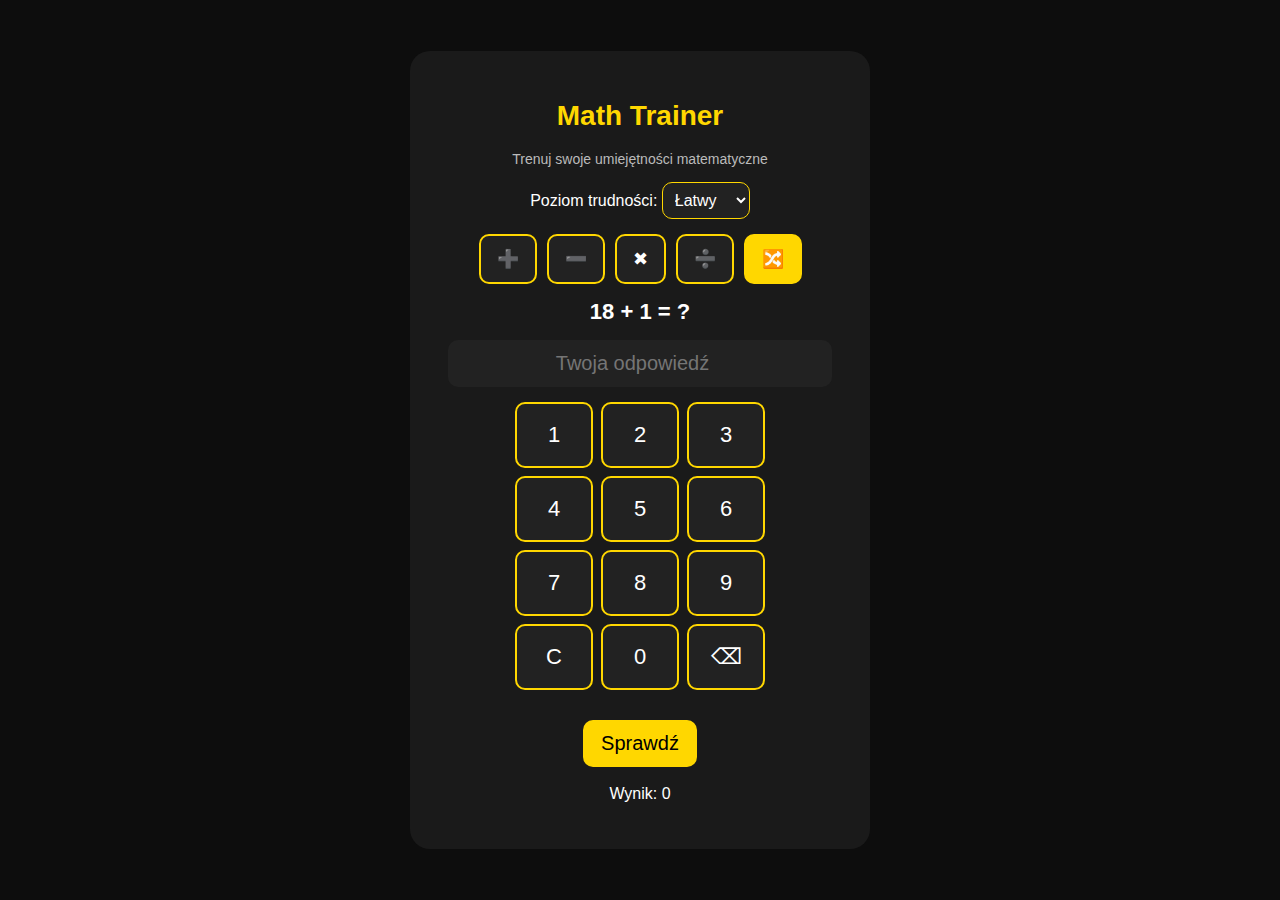
==== index.html @ e9530ee9 "Math Tariner" ====
<!DOCTYPE html>
<html lang="pl">
<head>
    <meta charset="UTF-8">
    <meta name="viewport" content="width=device-width, initial-scale=1.0">
    <title>Math Trainer</title>
    <link rel="stylesheet" href="style.css">
</head>
<body>
    <div class="container">
        <h1>Math Trainer</h1>
        <p class="subtitle">Trenuj swoje umiejętności matematyczne</p>
        
        <div class="difficulty-container">
            <label>Poziom trudności:</label>
            <select id="difficulty">
                <option value="easy">Łatwy</option>
                <option value="medium">Średni</option>
                <option value="hard">Trudny</option>
            </select>
        </div>
        
        <div class="operations">
            <button class="operation-btn" data-op="+">➕</button>
            <button class="operation-btn" data-op="-">➖</button>
            <button class="operation-btn" data-op="*">✖</button>
            <button class="operation-btn" data-op="/">➗</button>
            <button class="operation-btn active" data-op="random">🔀</button>
        </div>
        
        <p id="question">Generowanie działania...</p>
        
        <input type="number" id="answer" placeholder="Twoja odpowiedź">
        
        <div class="numpad">
            <button onclick="addNumber(1)">1</button>
            <button onclick="addNumber(2)">2</button>
            <button onclick="addNumber(3)">3</button>
            <button onclick="addNumber(4)">4</button>
            <button onclick="addNumber(5)">5</button>
            <button onclick="addNumber(6)">6</button>
            <button onclick="addNumber(7)">7</button>
            <button onclick="addNumber(8)">8</button>
            <button onclick="addNumber(9)">9</button>
            <button onclick="clearInput()">C</button>
            <button onclick="addNumber(0)">0</button>
            <button onclick="deleteLast()">⌫</button>
        </div>
        
        <button class="check-btn" onclick="checkAnswer()">Sprawdź</button>
        <p id="result"></p>
        <p>Wynik: <span id="score">0</span></p>
    </div>
    
    <script src="script.js"></script>
</body>
</html>
---- style.css ----
/* style.css */

body {
    font-family: 'Poppins', sans-serif;
    background: #0D0D0D;
    color: white;
    text-align: center;
    display: flex;
    justify-content: center;
    align-items: center;
    height: 100vh;
    margin: 0;
}

.container {
    background: #1A1A1A;
    padding: 30px;
    border-radius: 20px;
    width: 400px;
}

h1 {
    font-size: 28px;
    color: #FFD700;
}

.subtitle {
    font-size: 14px;
    color: #BBBBBB;
}

.difficulty-container {
    margin: 15px 0;
}

select {
    background: #222;
    color: white;
    border: 1px solid #FFD700;
    padding: 8px;
    border-radius: 10px;
    font-size: 16px;
    outline: none;
    cursor: pointer;
}

.operations {
    display: flex;
    justify-content: center;
    gap: 10px;
    margin: 15px 0;
}

.operation-btn {
    background: #222;
    color: white;
    border: 2px solid #FFD700;
    padding: 12px 16px;
    border-radius: 10px;
    cursor: pointer;
    font-size: 18px;
    transition: 0.3s;
}

.operation-btn.active, .operation-btn:hover {
    background: #FFD700;
    color: black;
}

#question {
    font-size: 22px;
    margin: 15px 0;
    font-weight: bold;
}

input[type="number"] {
    background: #222;
    color: white;
    border: none;
    padding: 12px;
    border-radius: 10px;
    width: 90%;
    text-align: center;
    font-size: 20px;
    outline: none;
}

.numpad {
    display: grid;
    grid-template-columns: repeat(3, 1fr);
    gap: 8px;
    margin: 15px auto;
    max-width: 250px;
}

.numpad button {
    background: #222;
    color: white;
    border: 2px solid #FFD700;
    padding: 18px;
    font-size: 22px;
    border-radius: 10px;
    cursor: pointer;
    transition: 0.3s;
}

.numpad button:hover {
    background: #FFD700;
    color: black;
}

.check-btn {
    background: #FFD700;
    color: black;
    border: none;
    padding: 12px 18px;
    border-radius: 10px;
    font-size: 20px;
    cursor: pointer;
    margin-top: 15px;
    transition: 0.3s;
}

.check-btn:hover {
    background: white;
    color: black;
}

#result {
    margin-top: 15px;
    font-size: 18px;
    font-weight: bold;
}
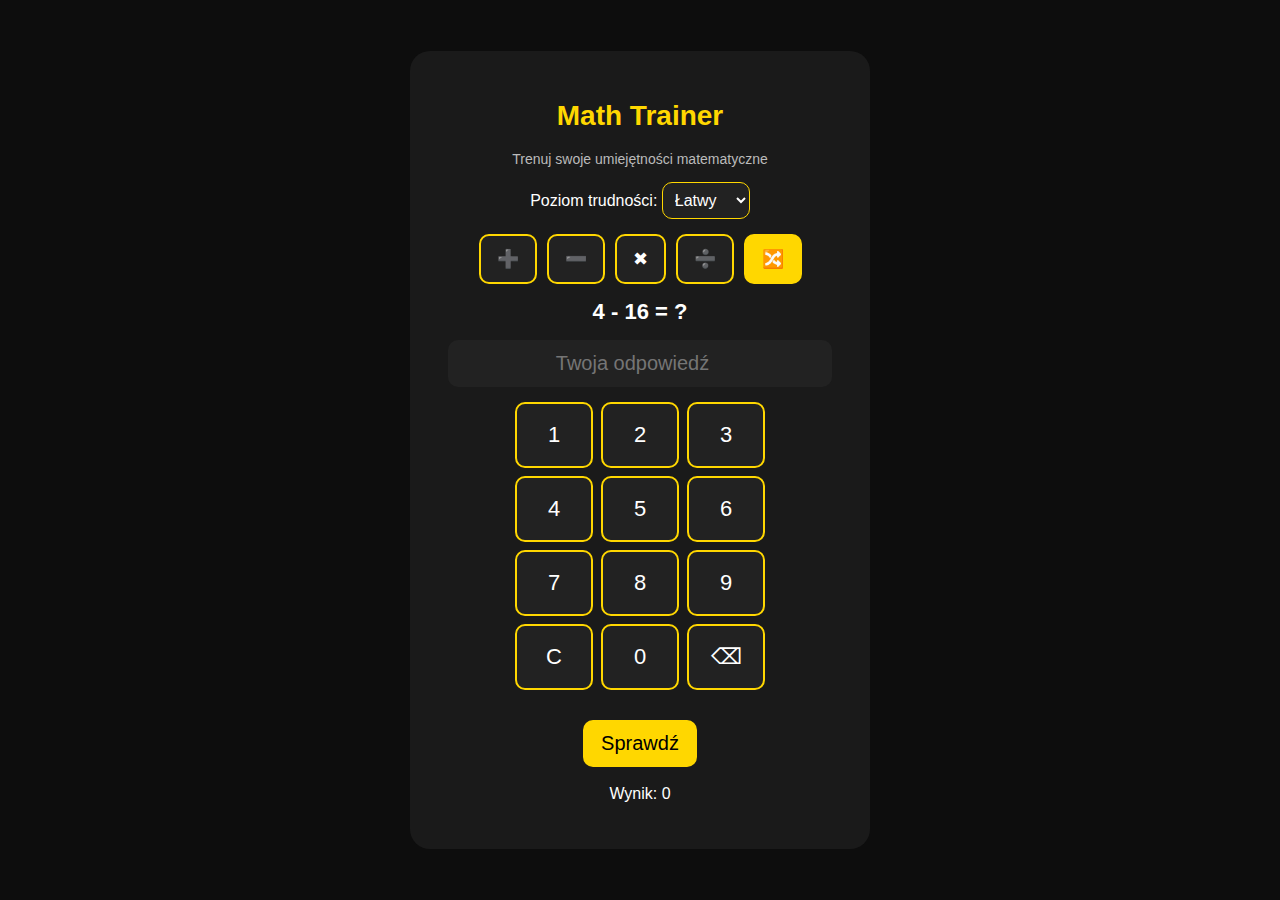
==== commit 70c67d5b: "add FavIcon" ====
--- a/index.html
+++ b/index.html
@@ -4,6 +4,7 @@
     <meta charset="UTF-8">
     <meta name="viewport" content="width=device-width, initial-scale=1.0">
     <title>Math Trainer</title>
+    <link rel="icon" type="image/x-icon" href="/favicon.png">
     <link rel="stylesheet" href="style.css">
 </head>
 <body>
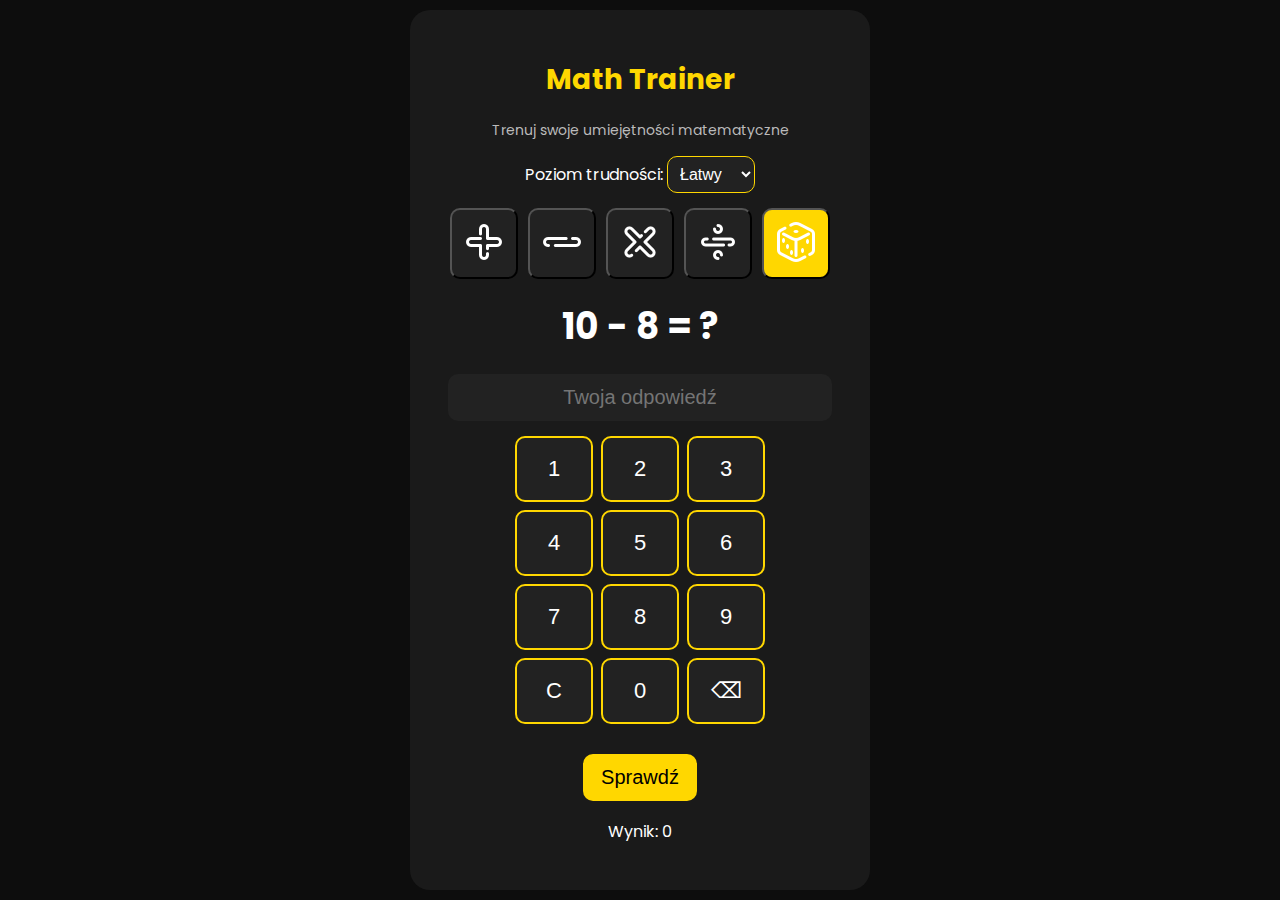
==== commit 0e2914d9: "UI Update" ====
--- a/index.html
+++ b/index.html
@@ -22,11 +22,11 @@
         </div>
         
         <div class="operations">
-            <button class="operation-btn" data-op="+">➕</button>
-            <button class="operation-btn" data-op="-">➖</button>
-            <button class="operation-btn" data-op="*">✖</button>
-            <button class="operation-btn" data-op="/">➗</button>
-            <button class="operation-btn active" data-op="random">🔀</button>
+            <button class="operation-btn" data-op="+"><img src="plus.png" alt=""></button>
+            <button class="operation-btn" data-op="-"><img src="/minus.png" alt=""></button>
+            <button class="operation-btn" data-op="*"><img src="/multiply.png" alt=""></button>
+            <button class="operation-btn" data-op="/"><img src="/divide.png" alt=""></button>
+            <button class="operation-btn active" data-op="random"><img src="/dice.png" alt=""></button>
         </div>
         
         <p id="question">Generowanie działania...</p>
--- a/style.css
+++ b/style.css
@@ -1,4 +1,6 @@
 /* style.css */
+
+@import url('https://fonts.googleapis.com/css2?family=Poppins:ital,wght@0,100;0,200;0,300;0,400;0,500;0,600;0,700;0,800;0,900;1,100;1,200;1,300;1,400;1,500;1,600;1,700;1,800;1,900&display=swap');
 
 body {
     font-family: 'Poppins', sans-serif;
@@ -53,12 +55,9 @@
 
 .operation-btn {
     background: #222;
-    color: white;
-    border: 2px solid #FFD700;
-    padding: 12px 16px;
+    padding: 8px 8px;
     border-radius: 10px;
     cursor: pointer;
-    font-size: 18px;
     transition: 0.3s;
 }
 
@@ -68,8 +67,8 @@
 }
 
 #question {
-    font-size: 22px;
-    margin: 15px 0;
+    font-size: 36px;
+    margin: 20px 0;
     font-weight: bold;
 }
 
@@ -131,3 +130,9 @@
     font-size: 18px;
     font-weight: bold;
 }
+
+input::-webkit-outer-spin-button,
+input::-webkit-inner-spin-button {
+  -webkit-appearance: none;
+  margin: 0;
+}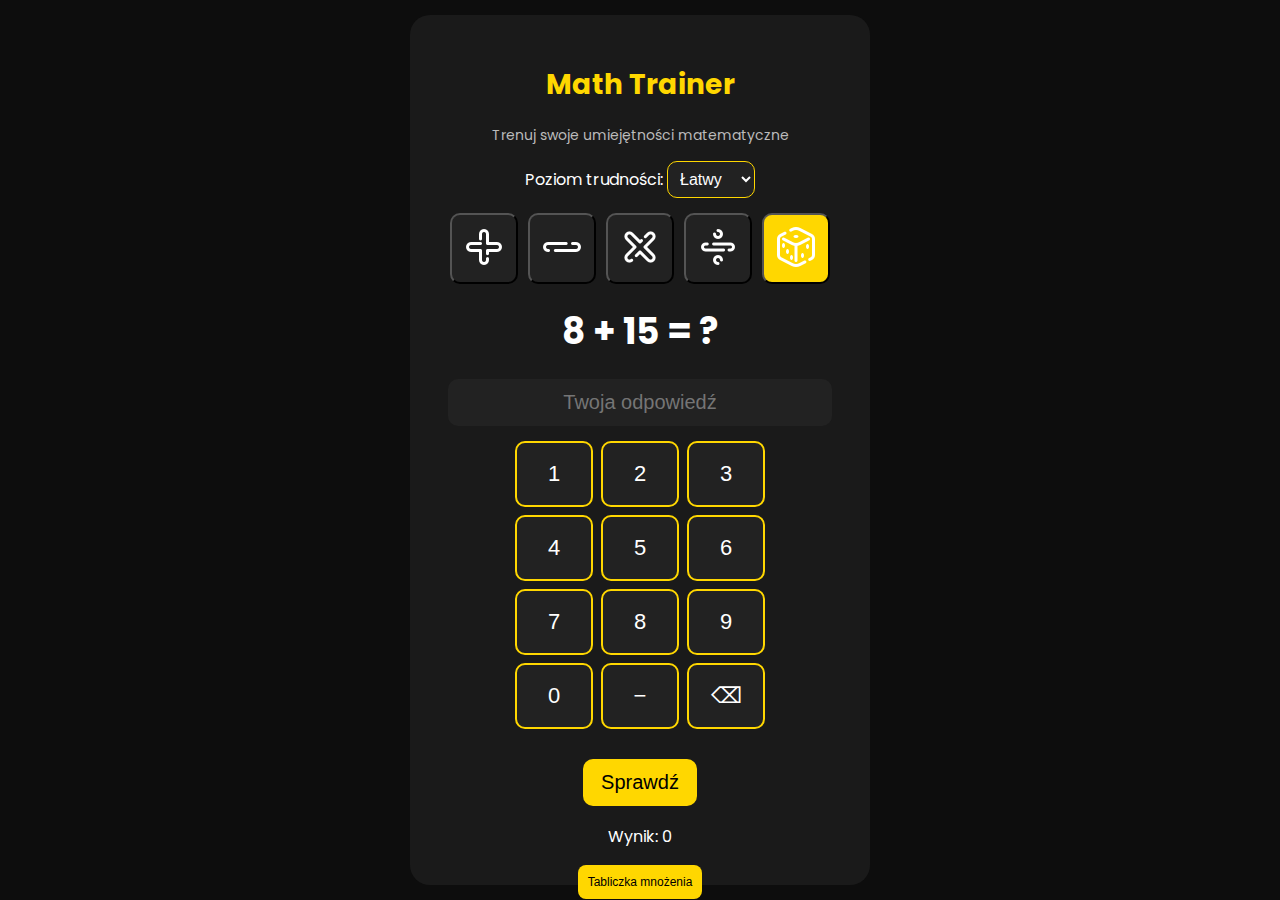
==== commit 36da8936: "Update" ====
--- a/index.html
+++ b/index.html
@@ -43,14 +43,18 @@
             <button onclick="addNumber(7)">7</button>
             <button onclick="addNumber(8)">8</button>
             <button onclick="addNumber(9)">9</button>
-            <button onclick="clearInput()">C</button>
             <button onclick="addNumber(0)">0</button>
+            <button onclick="addMinus()">−</button>
             <button onclick="deleteLast()">⌫</button>
+            
         </div>
         
         <button class="check-btn" onclick="checkAnswer()">Sprawdź</button>
         <p id="result"></p>
         <p>Wynik: <span id="score">0</span></p>
+
+        <button class="multiplication-table-btn" onclick="openMultiplicationPage()">Tabliczka mnożenia</button>
+
     </div>
     
     <script src="script.js"></script>
--- a/style.css
+++ b/style.css
@@ -19,6 +19,7 @@
     padding: 30px;
     border-radius: 20px;
     width: 400px;
+    height: 90vh;
 }
 
 h1 {
@@ -135,4 +136,17 @@
 input::-webkit-inner-spin-button {
   -webkit-appearance: none;
   margin: 0;
+}
+
+/* Tabliczka mnożenia */
+
+.multiplication-table-btn {
+    background: #FFD700;
+    color: rgb(0, 0, 0);
+    border: none;
+    padding: 10px 10px;
+    border-radius: 8px;
+    font-size: 12px;
+    cursor: pointer;
+    transition: background 0.3s ease;
 }